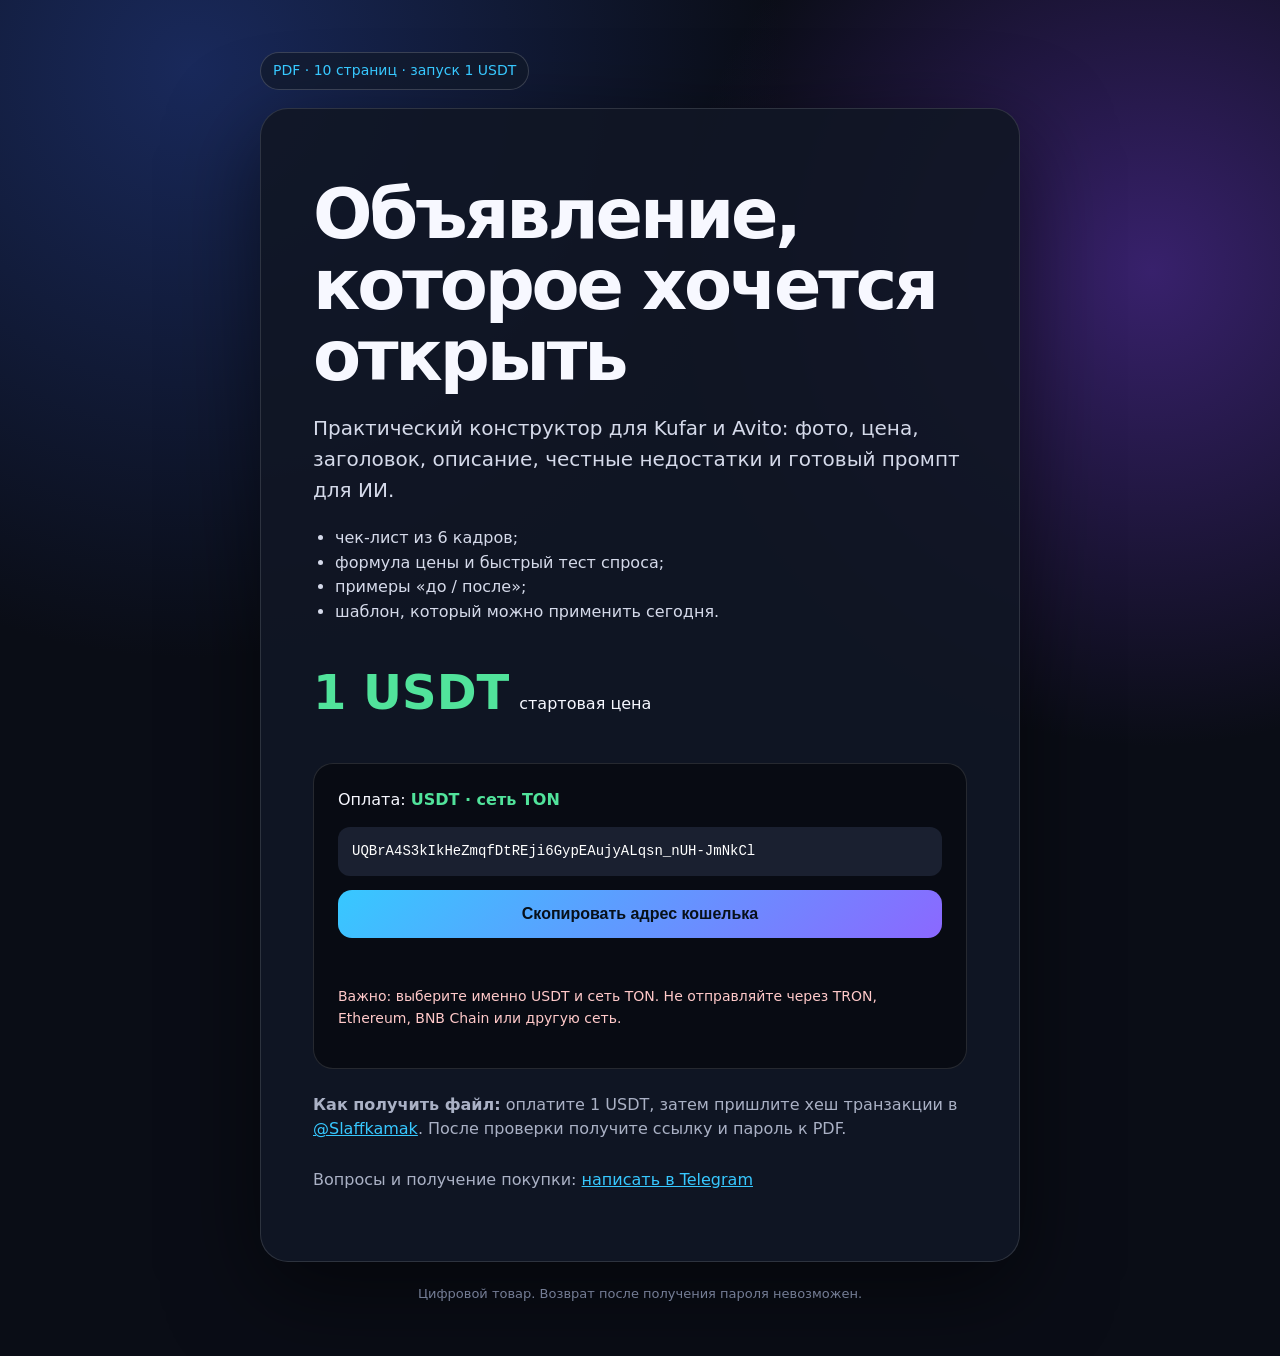
==== buy/constructor-ads-ton/index.html @ 45512487 "Publish TON payment page for ads guide" ====
<!doctype html>
<html lang="ru">
<head>
  <meta charset="utf-8">
  <meta name="viewport" content="width=device-width,initial-scale=1">
  <meta name="description" content="Конструктор продающих объявлений для Kufar и Avito — практический PDF, 10 страниц.">
  <title>Конструктор объявлений — 1 USDT</title>
  <style>
    :root{--bg:#0a0d16;--card:#151a29;--ink:#f7f8ff;--muted:#aab1c5;--cyan:#37c8ff;--violet:#8b68ff;--ok:#51e39b}*{box-sizing:border-box}body{margin:0;background:radial-gradient(circle at 15% 5%,#19295b 0,transparent 35%),radial-gradient(circle at 90% 20%,#38216c 0,transparent 30%),var(--bg);color:var(--ink);font:16px/1.55 system-ui,-apple-system,Segoe UI,sans-serif;min-height:100vh}.wrap{width:min(760px,92vw);margin:auto;padding:52px 0}.pill{display:inline-block;padding:7px 12px;border:1px solid #ffffff2b;border-radius:999px;color:var(--cyan);background:#111827aa;font-size:14px}.card{margin-top:18px;padding:clamp(24px,6vw,52px);border:1px solid #ffffff20;border-radius:28px;background:#111625e8;box-shadow:0 28px 90px #0008}h1{font-size:clamp(38px,8vw,70px);line-height:1.02;letter-spacing:-.045em;margin:18px 0}.lead{font-size:20px;color:#d5daea}.price{display:flex;align-items:baseline;gap:10px;margin:30px 0}.price strong{font-size:48px;color:var(--ok)}ul{padding-left:22px;color:#d5daea}.pay{margin-top:34px;padding:24px;border-radius:20px;background:#080b13;border:1px solid #ffffff1f}.network{color:var(--ok);font-weight:750}.address{display:block;overflow-wrap:anywhere;margin:14px 0;padding:14px;border-radius:12px;background:#1a2030;color:#fff;font:14px/1.5 ui-monospace,SFMono-Regular,monospace}.button{width:100%;border:0;border-radius:14px;padding:15px 18px;background:linear-gradient(135deg,var(--cyan),var(--violet));color:#07101a;font-weight:850;font-size:16px;cursor:pointer}.button:active{transform:translateY(1px)}.status{height:26px;margin:8px 0 0;color:var(--ok);text-align:center}.steps{margin-top:24px;color:var(--muted)}.warn{font-size:14px;color:#ffc9c9}.support{margin-top:26px;color:var(--muted)}a{color:var(--cyan)}footer{text-align:center;color:#747d95;margin-top:22px;font-size:13px}
  </style>
</head>
<body><main class="wrap"><span class="pill">PDF · 10 страниц · запуск 1 USDT</span><section class="card">
  <h1>Объявление, которое хочется открыть</h1>
  <p class="lead">Практический конструктор для Kufar и Avito: фото, цена, заголовок, описание, честные недостатки и готовый промпт для ИИ.</p>
  <ul><li>чек-лист из 6 кадров;</li><li>формула цены и быстрый тест спроса;</li><li>примеры «до / после»;</li><li>шаблон, который можно применить сегодня.</li></ul>
  <div class="price"><strong>1 USDT</strong><span>стартовая цена</span></div>
  <div class="pay"><div>Оплата: <span class="network">USDT · сеть TON</span></div>
    <code class="address" id="address">UQBrA4S3kIkHeZmqfDtREji6GypEAujyALqsn_nUH-JmNkCl</code>
    <button class="button" id="copy">Скопировать адрес кошелька</button><p class="status" id="status" aria-live="polite"></p>
    <p class="warn">Важно: выберите именно USDT и сеть TON. Не отправляйте через TRON, Ethereum, BNB Chain или другую сеть.</p>
  </div>
  <div class="steps"><b>Как получить файл:</b> оплатите 1 USDT, затем пришлите хеш транзакции в <a href="https://t.me/Slaffkamak">@Slaffkamak</a>. После проверки получите ссылку и пароль к PDF.</div>
  <p class="support">Вопросы и получение покупки: <a href="https://t.me/Slaffkamak">написать в Telegram</a></p>
 </section><footer>Цифровой товар. Возврат после получения пароля невозможен.</footer></main>
<script>document.getElementById('copy').onclick=async()=>{const a=document.getElementById('address').textContent;try{await navigator.clipboard.writeText(a);document.getElementById('status').textContent='Адрес скопирован ✓'}catch(e){const r=document.createRange();r.selectNode(document.getElementById('address'));getSelection().removeAllRanges();getSelection().addRange(r);document.getElementById('status').textContent='Выделено — нажмите «Копировать»'}}</script>
</body></html>
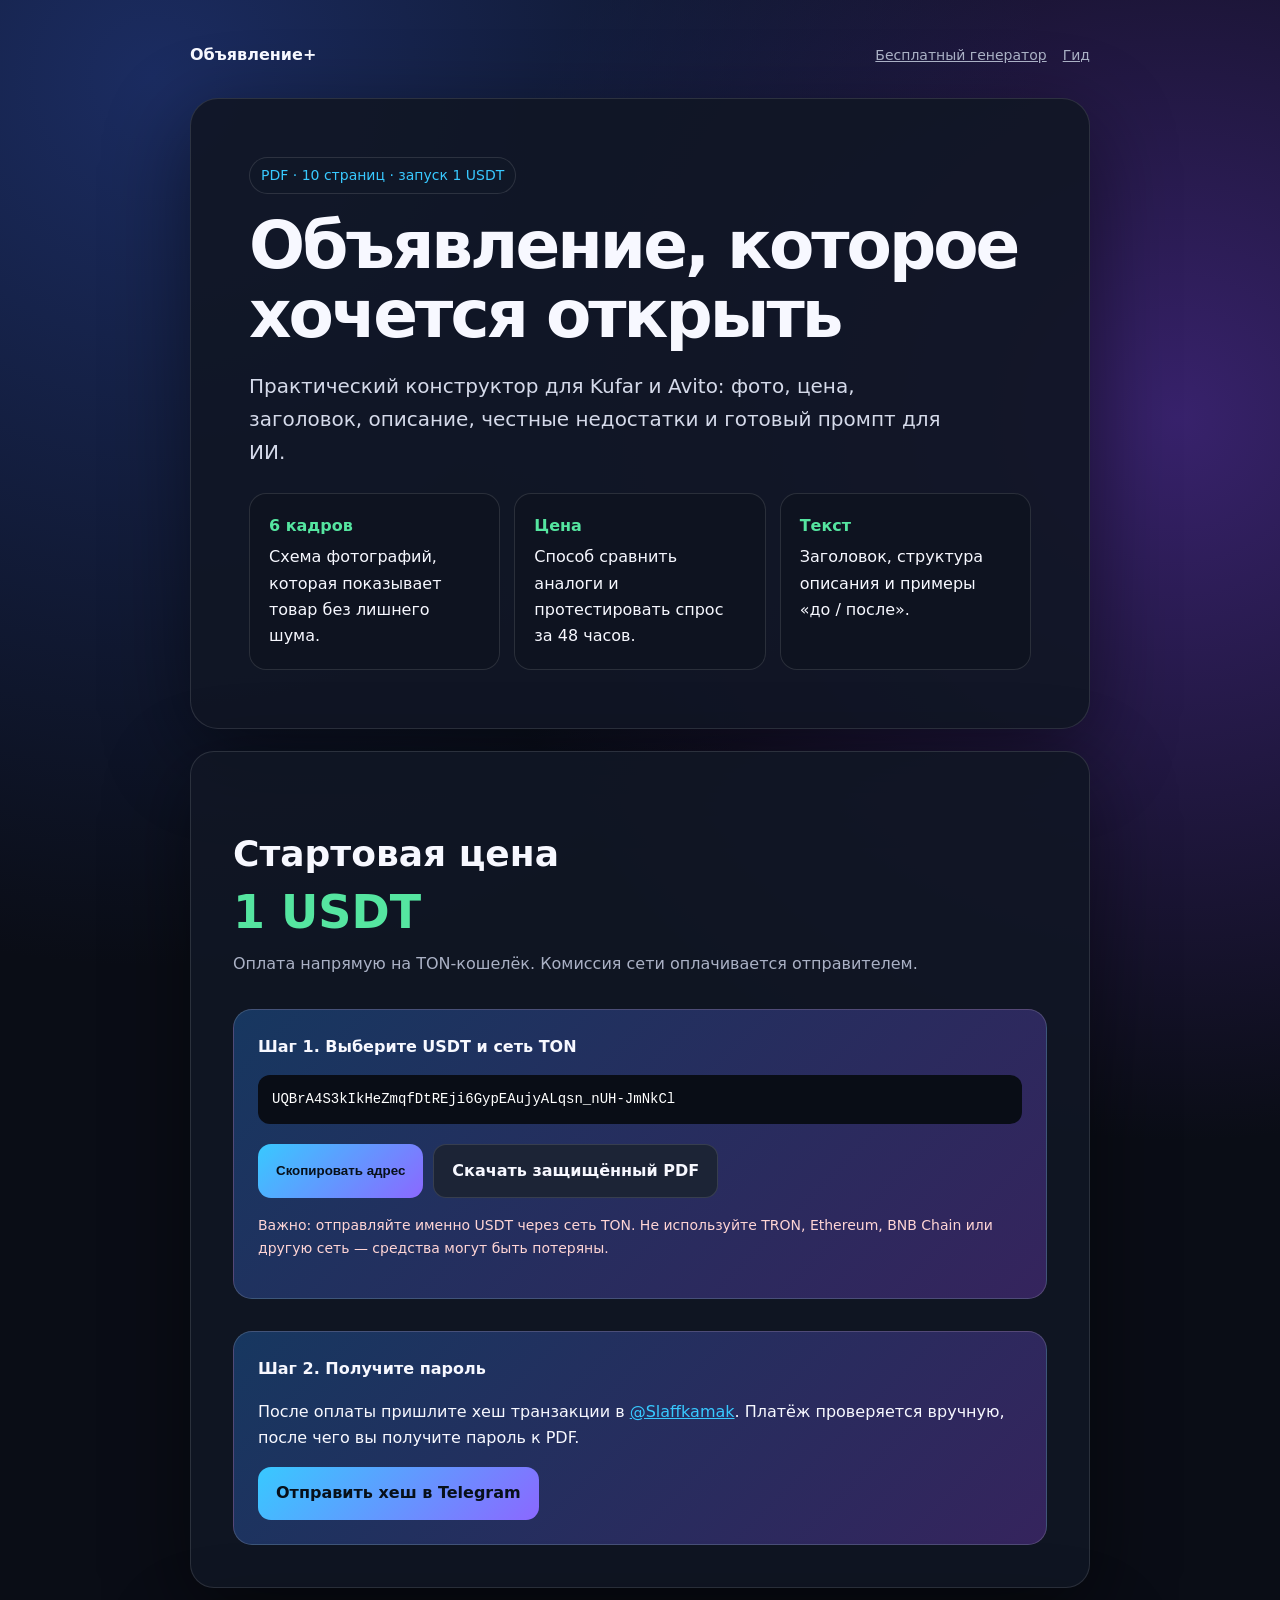
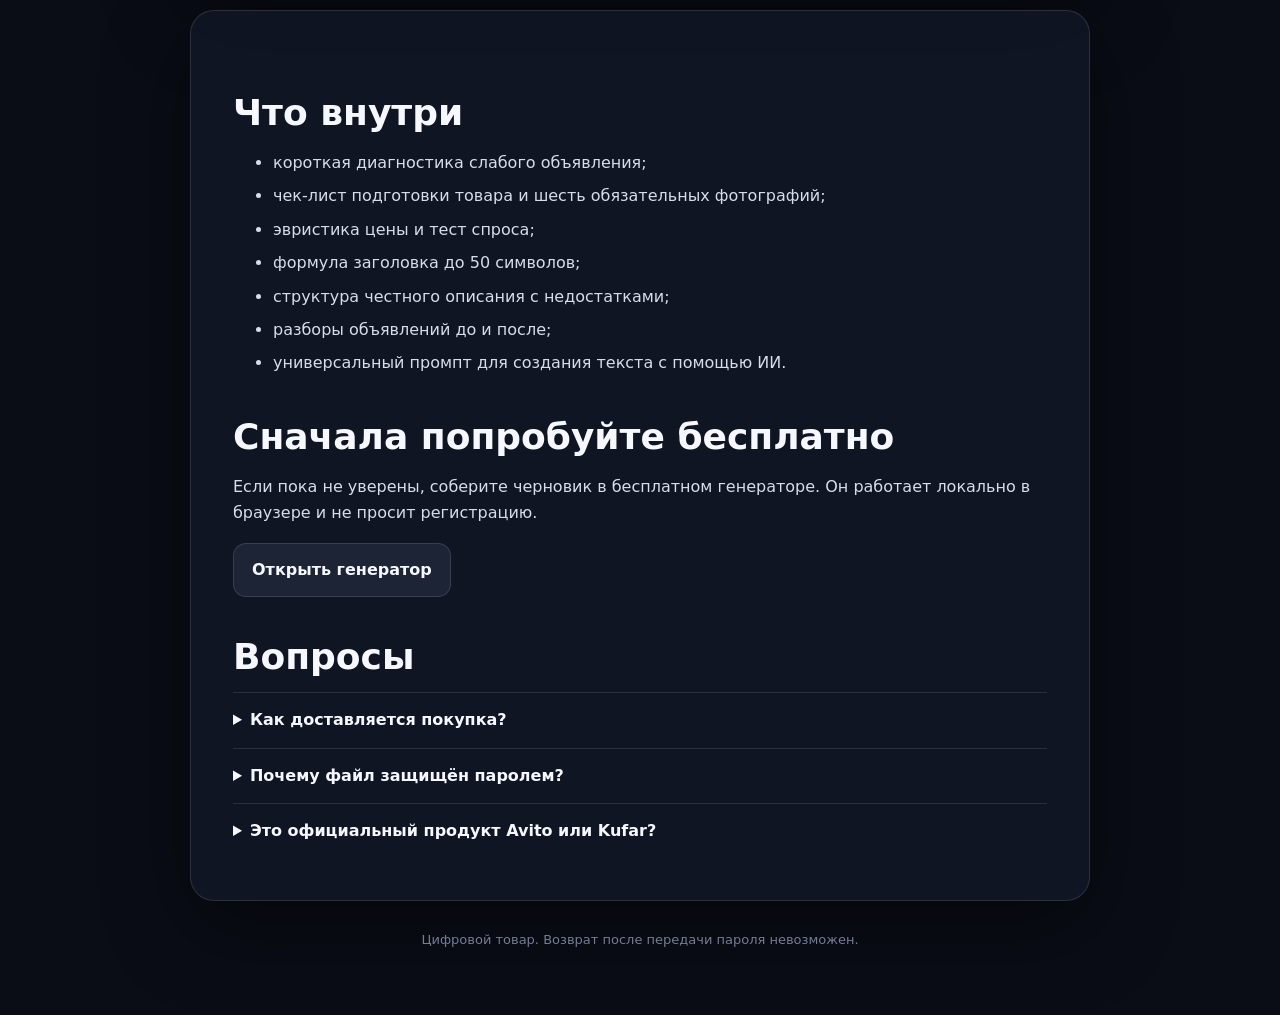
==== commit b7c6b5ef: "Improve product page and delivery flow" ====
--- a/buy/constructor-ads-ton/index.html
+++ b/buy/constructor-ads-ton/index.html
@@ -1,26 +1 @@
-<!doctype html>
-<html lang="ru">
-<head>
-  <meta charset="utf-8">
-  <meta name="viewport" content="width=device-width,initial-scale=1">
-  <meta name="description" content="Конструктор продающих объявлений для Kufar и Avito — практический PDF, 10 страниц.">
-  <title>Конструктор объявлений — 1 USDT</title>
-  <style>
-    :root{--bg:#0a0d16;--card:#151a29;--ink:#f7f8ff;--muted:#aab1c5;--cyan:#37c8ff;--violet:#8b68ff;--ok:#51e39b}*{box-sizing:border-box}body{margin:0;background:radial-gradient(circle at 15% 5%,#19295b 0,transparent 35%),radial-gradient(circle at 90% 20%,#38216c 0,transparent 30%),var(--bg);color:var(--ink);font:16px/1.55 system-ui,-apple-system,Segoe UI,sans-serif;min-height:100vh}.wrap{width:min(760px,92vw);margin:auto;padding:52px 0}.pill{display:inline-block;padding:7px 12px;border:1px solid #ffffff2b;border-radius:999px;color:var(--cyan);background:#111827aa;font-size:14px}.card{margin-top:18px;padding:clamp(24px,6vw,52px);border:1px solid #ffffff20;border-radius:28px;background:#111625e8;box-shadow:0 28px 90px #0008}h1{font-size:clamp(38px,8vw,70px);line-height:1.02;letter-spacing:-.045em;margin:18px 0}.lead{font-size:20px;color:#d5daea}.price{display:flex;align-items:baseline;gap:10px;margin:30px 0}.price strong{font-size:48px;color:var(--ok)}ul{padding-left:22px;color:#d5daea}.pay{margin-top:34px;padding:24px;border-radius:20px;background:#080b13;border:1px solid #ffffff1f}.network{color:var(--ok);font-weight:750}.address{display:block;overflow-wrap:anywhere;margin:14px 0;padding:14px;border-radius:12px;background:#1a2030;color:#fff;font:14px/1.5 ui-monospace,SFMono-Regular,monospace}.button{width:100%;border:0;border-radius:14px;padding:15px 18px;background:linear-gradient(135deg,var(--cyan),var(--violet));color:#07101a;font-weight:850;font-size:16px;cursor:pointer}.button:active{transform:translateY(1px)}.status{height:26px;margin:8px 0 0;color:var(--ok);text-align:center}.steps{margin-top:24px;color:var(--muted)}.warn{font-size:14px;color:#ffc9c9}.support{margin-top:26px;color:var(--muted)}a{color:var(--cyan)}footer{text-align:center;color:#747d95;margin-top:22px;font-size:13px}
-  </style>
-</head>
-<body><main class="wrap"><span class="pill">PDF · 10 страниц · запуск 1 USDT</span><section class="card">
-  <h1>Объявление, которое хочется открыть</h1>
-  <p class="lead">Практический конструктор для Kufar и Avito: фото, цена, заголовок, описание, честные недостатки и готовый промпт для ИИ.</p>
-  <ul><li>чек-лист из 6 кадров;</li><li>формула цены и быстрый тест спроса;</li><li>примеры «до / после»;</li><li>шаблон, который можно применить сегодня.</li></ul>
-  <div class="price"><strong>1 USDT</strong><span>стартовая цена</span></div>
-  <div class="pay"><div>Оплата: <span class="network">USDT · сеть TON</span></div>
-    <code class="address" id="address">UQBrA4S3kIkHeZmqfDtREji6GypEAujyALqsn_nUH-JmNkCl</code>
-    <button class="button" id="copy">Скопировать адрес кошелька</button><p class="status" id="status" aria-live="polite"></p>
-    <p class="warn">Важно: выберите именно USDT и сеть TON. Не отправляйте через TRON, Ethereum, BNB Chain или другую сеть.</p>
-  </div>
-  <div class="steps"><b>Как получить файл:</b> оплатите 1 USDT, затем пришлите хеш транзакции в <a href="https://t.me/Slaffkamak">@Slaffkamak</a>. После проверки получите ссылку и пароль к PDF.</div>
-  <p class="support">Вопросы и получение покупки: <a href="https://t.me/Slaffkamak">написать в Telegram</a></p>
- </section><footer>Цифровой товар. Возврат после получения пароля невозможен.</footer></main>
-<script>document.getElementById('copy').onclick=async()=>{const a=document.getElementById('address').textContent;try{await navigator.clipboard.writeText(a);document.getElementById('status').textContent='Адрес скопирован ✓'}catch(e){const r=document.createRange();r.selectNode(document.getElementById('address'));getSelection().removeAllRanges();getSelection().addRange(r);document.getElementById('status').textContent='Выделено — нажмите «Копировать»'}}</script>
-</body></html>
+<!doctype html><html lang="ru"><head><meta charset="utf-8"><meta name="viewport" content="width=device-width,initial-scale=1"><title>Конструктор объявлений для Avito и Kufar — 1 USDT</title><meta name="description" content="PDF-конструктор: фотографии, цена, заголовок, описание и готовый промпт для объявления на Avito или Kufar. Стартовая цена 1 USDT."><link rel="canonical" href="https://dexhtml.github.io/buy/constructor-ads-ton/"><link rel="stylesheet" href="/assets/guide-site.css"><meta property="og:title" content="Объявление, которое хочется открыть"><meta property="og:description" content="Практический PDF-конструктор для Avito и Kufar — 1 USDT."><meta property="og:url" content="https://dexhtml.github.io/buy/constructor-ads-ton/"><meta property="og:type" content="product"><script type="application/ld+json">{"@context":"https://schema.org","@type":"Product","name":"Объявление, которое хочется открыть","description":"Практический PDF-конструктор объявления для Avito и Kufar: фотографии, цена, заголовок, описание и промпт для ИИ.","brand":{"@type":"Brand","name":"Нейро Помощник"},"offers":{"@type":"Offer","url":"https://dexhtml.github.io/buy/constructor-ads-ton/","price":"1.00","priceCurrency":"USD","availability":"https://schema.org/InStock"}}</script></head><body><main class="wrap"><nav class="nav"><a class="brand" href="/tools/generator-obyavleniya/">Объявление+</a><div class="navlinks"><a href="/tools/generator-obyavleniya/">Бесплатный генератор</a><a href="/guides/kak-prodat-bystree-avito/">Гид</a></div></nav><section class="hero"><span class="pill">PDF · 10 страниц · запуск 1 USDT</span><h1>Объявление, которое хочется открыть</h1><p class="lead">Практический конструктор для Kufar и Avito: фото, цена, заголовок, описание, честные недостатки и готовый промпт для ИИ.</p><div class="grid"><div class="feature"><b>6 кадров</b>Схема фотографий, которая показывает товар без лишнего шума.</div><div class="feature"><b>Цена</b>Способ сравнить аналоги и протестировать спрос за 48 часов.</div><div class="feature"><b>Текст</b>Заголовок, структура описания и примеры «до / после».</div></div></section><section class="panel"><h2>Стартовая цена</h2><div class="price">1 USDT</div><p class="muted">Оплата напрямую на TON-кошелёк. Комиссия сети оплачивается отправителем.</p><div class="cta"><b>Шаг 1. Выберите USDT и сеть TON</b><code class="address" id="address">UQBrA4S3kIkHeZmqfDtREji6GypEAujyALqsn_nUH-JmNkCl</code><div class="actions"><button class="button" id="copy">Скопировать адрес</button><a class="button secondary" href="/delivery/np-guide-a7f3c9e84d12/" target="_blank" rel="noopener">Скачать защищённый PDF</a></div><p id="status" class="muted" aria-live="polite"></p><p class="warn">Важно: отправляйте именно USDT через сеть TON. Не используйте TRON, Ethereum, BNB Chain или другую сеть — средства могут быть потеряны.</p></div><div class="cta"><b>Шаг 2. Получите пароль</b><p>После оплаты пришлите хеш транзакции в <a href="https://t.me/Slaffkamak">@Slaffkamak</a>. Платёж проверяется вручную, после чего вы получите пароль к PDF.</p><a class="button" href="https://t.me/Slaffkamak">Отправить хеш в Telegram</a></div></section><section class="article"><h2>Что внутри</h2><ul><li>короткая диагностика слабого объявления;</li><li>чек‑лист подготовки товара и шесть обязательных фотографий;</li><li>эвристика цены и тест спроса;</li><li>формула заголовка до 50 символов;</li><li>структура честного описания с недостатками;</li><li>разборы объявлений до и после;</li><li>универсальный промпт для создания текста с помощью ИИ.</li></ul><h2>Сначала попробуйте бесплатно</h2><p>Если пока не уверены, соберите черновик в бесплатном генераторе. Он работает локально в браузере и не просит регистрацию.</p><a class="button secondary" href="/tools/generator-obyavleniya/">Открыть генератор</a><section class="faq"><h2>Вопросы</h2><details><summary>Как доставляется покупка?</summary><p>Защищённый PDF можно скачать сразу. Пароль отправляется в Telegram после ручной проверки транзакции.</p></details><details><summary>Почему файл защищён паролем?</summary><p>Это позволяет скачать его заранее и открыть после подтверждения оплаты.</p></details><details><summary>Это официальный продукт Avito или Kufar?</summary><p>Нет. Это независимый обучающий материал, не связанный с указанными площадками.</p></details></section></section><footer>Цифровой товар. Возврат после передачи пароля невозможен.</footer></main><script>document.getElementById('copy').onclick=async()=>{const a=document.getElementById('address').textContent;try{await navigator.clipboard.writeText(a);document.getElementById('status').textContent='Адрес скопирован ✓'}catch(e){const r=document.createRange();r.selectNode(document.getElementById('address'));getSelection().removeAllRanges();getSelection().addRange(r);document.getElementById('status').textContent='Адрес выделен — скопируйте вручную.'}}</script></body></html>
--- a/assets/guide-site.css
+++ b/assets/guide-site.css
@@ -0,0 +1 @@
+:root{--bg:#0a0d16;--card:#141a29;--card2:#0e1320;--ink:#f7f8ff;--muted:#aab1c5;--cyan:#38c9ff;--violet:#8b68ff;--ok:#55e5a0;--line:#ffffff1e;--warn:#ffd5d5}*{box-sizing:border-box}html{scroll-behavior:smooth}body{margin:0;background:radial-gradient(circle at 12% 3%,#1b2c61 0,transparent 32%),radial-gradient(circle at 92% 16%,#38226c 0,transparent 29%),var(--bg);color:var(--ink);font:16px/1.65 system-ui,-apple-system,Segoe UI,sans-serif;min-height:100vh}a{color:var(--cyan)}.wrap{width:min(900px,92vw);margin:auto;padding:42px 0 64px}.nav{display:flex;gap:18px;align-items:center;justify-content:space-between;margin-bottom:30px}.brand{font-weight:850;text-decoration:none;color:var(--ink)}.navlinks{display:flex;flex-wrap:wrap;gap:16px}.navlinks a{font-size:14px;color:var(--muted)}.hero,.panel,.article{border:1px solid var(--line);background:#111625e9;box-shadow:0 25px 85px #0007}.hero{padding:clamp(26px,6vw,58px);border-radius:28px}.pill{display:inline-block;padding:6px 11px;border:1px solid var(--line);border-radius:999px;background:#111827aa;color:var(--cyan);font-size:14px}h1{font-size:clamp(37px,7vw,66px);line-height:1.04;letter-spacing:-.045em;margin:18px 0}h2{font-size:clamp(25px,4vw,36px);line-height:1.2;margin:38px 0 14px}h3{font-size:21px;margin:28px 0 8px}.lead{font-size:20px;color:#d5daea;max-width:720px}.muted{color:var(--muted)}.grid{display:grid;grid-template-columns:repeat(auto-fit,minmax(220px,1fr));gap:14px;margin-top:24px}.feature{padding:19px;border:1px solid var(--line);border-radius:17px;background:var(--card2)}.feature b{display:block;color:var(--ok);margin-bottom:5px}.panel,.article{margin-top:22px;padding:clamp(22px,5vw,42px);border-radius:24px}.article p,.article li{color:#d8dceb}.article li{margin:7px 0}.cta{margin-top:32px;padding:24px;border-radius:19px;background:linear-gradient(135deg,#173760,#35245d);border:1px solid #ffffff29}.button{display:inline-block;border:0;border-radius:13px;padding:13px 18px;background:linear-gradient(135deg,var(--cyan),var(--violet));color:#07101a;text-decoration:none;font-weight:850;cursor:pointer}.button.secondary{background:#1c2436;color:var(--ink);border:1px solid var(--line)}label{display:block;margin:15px 0 6px;font-weight:700}input,textarea,select{width:100%;padding:12px 14px;border:1px solid #ffffff28;border-radius:12px;background:#090d16;color:var(--ink);font:inherit}textarea{min-height:92px;resize:vertical}.actions{display:flex;flex-wrap:wrap;gap:10px;margin-top:20px}.result{white-space:pre-wrap;margin-top:20px;padding:18px;border-radius:14px;background:#090d16;border:1px solid var(--line);min-height:110px}.price{font-size:46px;color:var(--ok);font-weight:900;line-height:1}.address{display:block;overflow-wrap:anywhere;margin:14px 0;padding:14px;border-radius:12px;background:#090d16;color:#fff;font:14px/1.5 ui-monospace,SFMono-Regular,monospace}.warn{color:var(--warn);font-size:14px}.toc{padding:18px 22px;background:#0b101b;border-radius:15px;border:1px solid var(--line)}.faq details{border-top:1px solid var(--line);padding:14px 0}.faq summary{cursor:pointer;font-weight:750}.breadcrumbs{font-size:14px;color:var(--muted);margin-bottom:16px}.breadcrumbs a{color:var(--muted)}footer{text-align:center;color:#747d95;margin-top:28px;font-size:13px}@media(max-width:600px){.nav{align-items:flex-start;flex-direction:column}.navlinks{gap:10px}.wrap{padding-top:24px}.hero,.panel,.article{border-radius:20px}.actions .button{width:100%;text-align:center}}
